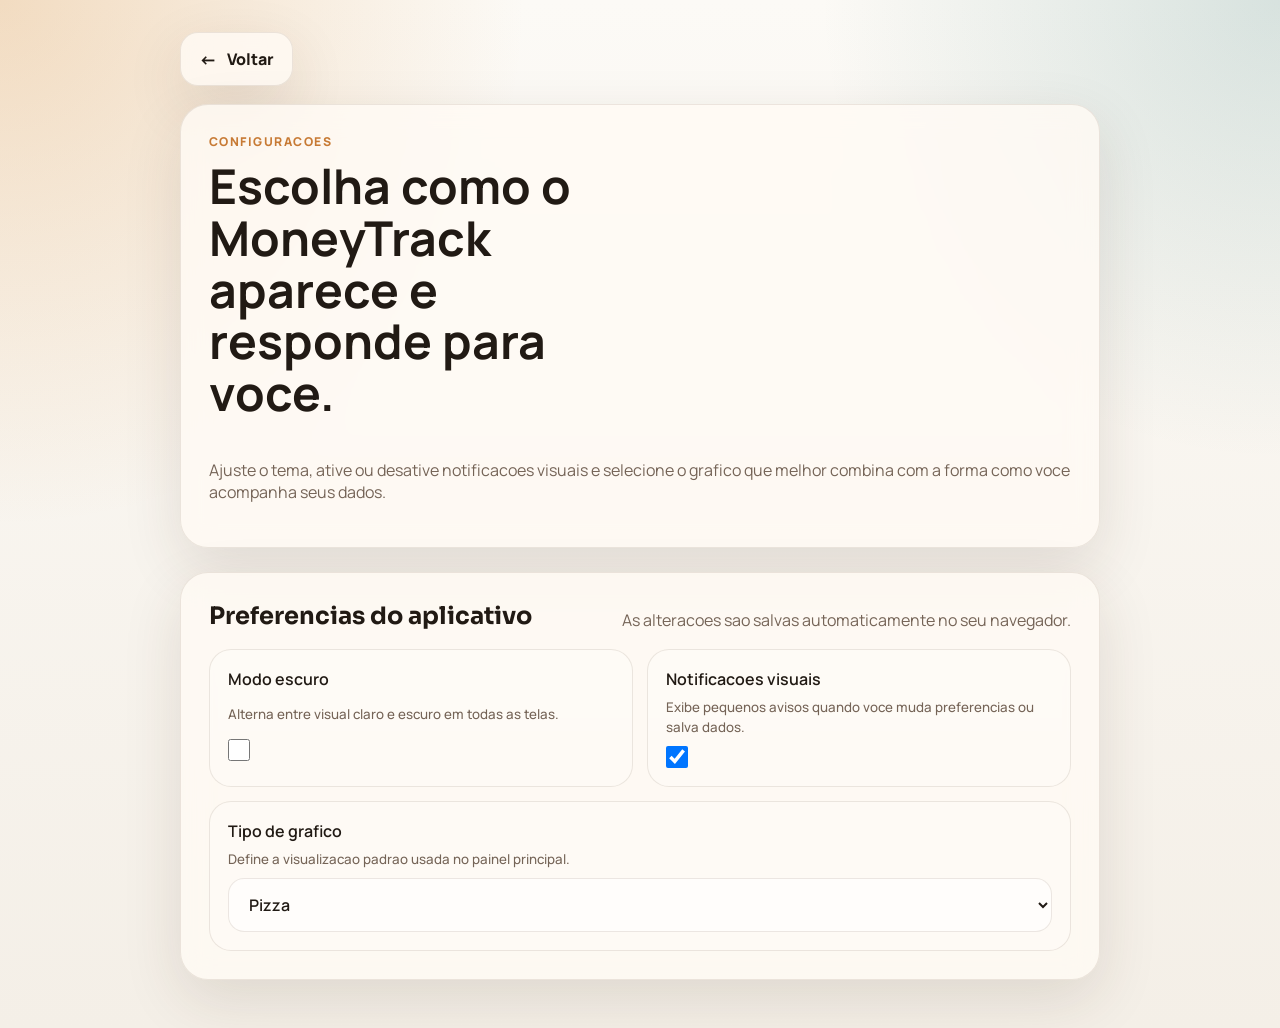
==== settings.html @ 8a28ce40 "App MoneyTrack 1.0" ====
<!DOCTYPE html>
<html lang="pt-BR">
<head>
  <meta charset="UTF-8">
  <meta name="viewport" content="width=device-width, initial-scale=1.0">
  <title>MoneyTrack | Configuracoes</title>
  <link rel="preconnect" href="https://fonts.googleapis.com">
  <link rel="preconnect" href="https://fonts.gstatic.com" crossorigin>
  <link href="https://fonts.googleapis.com/css2?family=Manrope:wght@400;500;700;800&family=Sora:wght@500;600;700&display=swap" rel="stylesheet">
  <link rel="stylesheet" href="style.css">
</head>
<body data-page="settings">
  <div class="app-shell app-shell--settings">
    <div class="topbar topbar--settings">
      <a class="back-button" href="index.html" aria-label="Voltar para o painel">
        <span class="back-button__icon">←</span>
        <span>Voltar</span>
      </a>
    </div>

    <main class="settings-page">
      <section class="panel settings-hero">
        <p class="eyebrow">Configuracoes</p>
        <h1>Escolha como o MoneyTrack aparece e responde para voce.</h1>
        <p class="hero__text">
          Ajuste o tema, ative ou desative notificacoes visuais e selecione o grafico
          que melhor combina com a forma como voce acompanha seus dados.
        </p>
      </section>

      <section class="panel panel--settings-page">
        <div class="panel__header">
          <h2>Preferencias do aplicativo</h2>
          <p>As alteracoes sao salvas automaticamente no seu navegador.</p>
        </div>
        <div class="settings-grid settings-grid--page">
          <label class="setting-card">
            <span>Modo escuro</span>
            <small>Alterna entre visual claro e escuro em todas as telas.</small>
            <input id="themeToggle" type="checkbox">
          </label>
          <label class="setting-card">
            <span>Notificacoes visuais</span>
            <small>Exibe pequenos avisos quando voce muda preferencias ou salva dados.</small>
            <input id="notificationsToggle" type="checkbox">
          </label>
          <label class="setting-card setting-card--select">
            <span>Tipo de grafico</span>
            <small>Define a visualizacao padrao usada no painel principal.</small>
            <select id="chartTypeSelect">
              <option value="pie">Pizza</option>
              <option value="bar">Barras</option>
              <option value="line">Linha</option>
            </select>
          </label>
        </div>
      </section>
    </main>
  </div>

  <div id="toast" class="toast" role="status" aria-live="polite"></div>

  <script src="storage.js"></script>
  <script src="charts.js"></script>
  <script src="script.js"></script>
</body>
</html>
---- style.css ----
:root {
  --bg: #f4efe7;
  --bg-accent: radial-gradient(circle at top left, rgba(219, 150, 71, 0.3), transparent 32%), radial-gradient(circle at top right, rgba(50, 119, 117, 0.18), transparent 28%), linear-gradient(180deg, #fcfaf6 0%, #f4efe7 100%);
  --panel: rgba(255, 251, 245, 0.82);
  --panel-border: rgba(98, 72, 48, 0.12);
  --text: #211a14;
  --muted: #756457;
  --income: #1f8f6a;
  --expense: #c34c44;
  --balance: #284b63;
  --accent: #c77a34;
  --shadow: 0 20px 60px rgba(65, 42, 24, 0.12);
}

body[data-theme="dark"] {
  --bg: #10171c;
  --bg-accent: radial-gradient(circle at top left, rgba(238, 180, 89, 0.2), transparent 26%), radial-gradient(circle at top right, rgba(72, 191, 169, 0.18), transparent 22%), linear-gradient(180deg, #131d24 0%, #0d1419 100%);
  --panel: rgba(22, 31, 38, 0.9);
  --panel-border: rgba(178, 202, 214, 0.12);
  --text: #ecf4f2;
  --muted: #9ab1b9;
  --income: #48c49a;
  --expense: #ff7b72;
  --balance: #77b6d3;
  --accent: #f0b15d;
  --shadow: 0 26px 80px rgba(0, 0, 0, 0.35);
}

* { box-sizing: border-box; }
html { scroll-behavior: smooth; }
body {
  margin: 0;
  min-height: 100vh;
  background: var(--bg-accent);
  color: var(--text);
  font-family: "Manrope", sans-serif;
}
a {
  color: inherit;
  text-decoration: none;
}
button, input, select { font: inherit; }
.app-shell { width: min(1200px, calc(100% - 32px)); margin: 0 auto; padding: 32px 0 48px; }
.app-shell--settings { max-width: 920px; }
.topbar { display: flex; justify-content: flex-end; margin-bottom: 18px; }
.topbar--settings { justify-content: flex-start; }
.menu-button,
.back-button {
  display: inline-flex;
  align-items: center;
  gap: 10px;
  min-height: 54px;
  padding: 0 18px;
  border-radius: 18px;
  background: var(--panel);
  border: 1px solid var(--panel-border);
  box-shadow: var(--shadow);
  backdrop-filter: blur(14px);
  font-weight: 800;
}
.menu-button {
  flex-direction: column;
  width: 58px;
  justify-content: center;
  padding: 0;
}
.menu-button span {
  display: block;
  width: 18px;
  height: 2px;
  border-radius: 999px;
  background: var(--text);
}
.menu-button span + span { margin-top: 3px; }
.back-button__icon { font-size: 1.1rem; }
.hero { display: grid; grid-template-columns: 1.6fr 1fr; gap: 24px; margin-bottom: 24px; }
.hero__copy, .panel, .stat-card { background: var(--panel); backdrop-filter: blur(14px); border: 1px solid var(--panel-border); box-shadow: var(--shadow); }
.hero__copy, .panel { border-radius: 28px; padding: 28px; }
.eyebrow { margin: 0 0 10px; color: var(--accent); font-weight: 800; letter-spacing: 0.12em; text-transform: uppercase; font-size: 0.76rem; }
.hero h1, .panel h2 { margin: 0; font-family: "Sora", sans-serif; }
.hero h1 { font-size: clamp(2rem, 4vw, 3.6rem); line-height: 1.05; max-width: 12ch; }
.hero__text, .panel__header p, .purchase-result p { color: var(--muted); }
.hero__stats { display: grid; gap: 16px; }
.stat-card { border-radius: 24px; padding: 22px; }
.stat-card span { display: block; margin-bottom: 8px; color: var(--muted); }
.stat-card strong { font-size: 1.75rem; font-family: "Sora", sans-serif; }
.stat-card--income strong { color: var(--income); }
.stat-card--expense strong { color: var(--expense); }
.stat-card--balance strong { color: var(--balance); }
.dashboard { display: grid; grid-template-columns: repeat(12, 1fr); gap: 24px; }
.panel--form, .panel--calculator, .panel--settings { grid-column: span 4; }
.panel--history, .panel--charts { grid-column: span 8; }
.settings-page { display: grid; gap: 24px; }
.settings-hero h1 { margin-top: 0; font-size: clamp(2rem, 4vw, 3rem); line-height: 1.08; max-width: 14ch; }
.panel__header { display: flex; justify-content: space-between; gap: 16px; align-items: flex-start; margin-bottom: 18px; }
.panel__header p { margin: 8px 0 0; }
.transaction-form, .purchase-form, .settings-grid { display: grid; gap: 14px; }
.transaction-form label, .purchase-form label, .setting-card { display: grid; gap: 8px; font-weight: 600; }
input, select {
  width: 100%;
  border: 1px solid var(--panel-border);
  border-radius: 16px;
  background: rgba(255, 255, 255, 0.46);
  color: var(--text);
  padding: 14px 16px;
  outline: none;
  transition: border-color 160ms ease, transform 160ms ease, background 160ms ease;
}
body[data-theme="dark"] input, body[data-theme="dark"] select { background: rgba(255, 255, 255, 0.04); }
body[data-theme="dark"] select option {
  background: #162028;
  color: #ecf4f2;
}
input:focus, select:focus { border-color: var(--accent); transform: translateY(-1px); }
.button { border: 0; border-radius: 18px; padding: 14px 18px; font-weight: 800; cursor: pointer; }
.button--primary { background: linear-gradient(135deg, var(--accent), #e5a04e); color: #fffaf4; }
.filters { display: flex; flex-wrap: wrap; gap: 10px; }
.filter-chip { border: 1px solid var(--panel-border); background: transparent; color: var(--muted); padding: 10px 14px; border-radius: 999px; cursor: pointer; }
.filter-chip.is-active { background: var(--text); color: var(--bg); }
.history-list { display: grid; gap: 12px; max-height: 480px; overflow: auto; padding-right: 4px; }
.history-item, .history-empty { border: 1px solid var(--panel-border); border-radius: 22px; padding: 18px; background: rgba(255, 255, 255, 0.3); }
body[data-theme="dark"] .history-item, body[data-theme="dark"] .history-empty { background: rgba(255, 255, 255, 0.02); }
.history-item { display: grid; grid-template-columns: 1fr auto; gap: 10px 16px; }
.history-item__title { margin: 0; font-weight: 800; }
.history-item__meta, .history-item__date { margin: 0; color: var(--muted); }
.history-item__amount { font-family: "Sora", sans-serif; font-weight: 700; align-self: center; }
.history-item__amount--income { color: var(--income); }
.history-item__amount--expense { color: var(--expense); }
.chart-badge { display: inline-flex; align-items: center; padding: 8px 12px; border-radius: 999px; background: rgba(199, 122, 52, 0.12); color: var(--accent); font-weight: 800; }
#financeChart { width: 100%; height: auto; border-radius: 22px; background: rgba(255, 255, 255, 0.25); }
.chart-legend { display: flex; flex-wrap: wrap; gap: 12px; margin-top: 16px; }
.legend-item { display: inline-flex; align-items: center; gap: 8px; color: var(--muted); }
.legend-color { width: 12px; height: 12px; border-radius: 50%; }
.calculator-insight {
  margin-top: 16px;
  padding: 18px;
  border-radius: 22px;
  border: 1px solid var(--panel-border);
  background: rgba(255, 255, 255, 0.24);
}
.calculator-insight span,
.calculator-insight p {
  color: var(--muted);
}
.calculator-insight span {
  display: block;
  margin-bottom: 8px;
  font-size: 0.92rem;
}
.calculator-insight strong {
  display: block;
  font-family: "Sora", sans-serif;
  font-size: 1.5rem;
}
.calculator-insight p {
  margin: 10px 0 0;
}
.calculator-summary {
  margin: 16px 0 0;
  padding: 14px 16px;
  border-radius: 18px;
  border: 1px dashed var(--panel-border);
  background: rgba(255, 255, 255, 0.18);
  color: var(--text);
  font-weight: 600;
  line-height: 1.6;
}
.purchase-result { margin-top: 18px; padding: 20px; border-radius: 24px; border: 1px solid transparent; }
.purchase-result__label { display: block; margin-bottom: 10px; text-transform: uppercase; letter-spacing: 0.1em; font-size: 0.76rem; font-weight: 800; }
.purchase-result strong { display: block; font-size: 1.25rem; margin-bottom: 10px; }
.purchase-result--neutral { background: rgba(67, 104, 127, 0.12); border-color: rgba(67, 104, 127, 0.18); }
.purchase-result--safe { background: rgba(31, 143, 106, 0.14); border-color: rgba(31, 143, 106, 0.25); }
.purchase-result--warning { background: rgba(230, 168, 65, 0.16); border-color: rgba(230, 168, 65, 0.26); }
.purchase-result--danger { background: rgba(195, 76, 68, 0.14); border-color: rgba(195, 76, 68, 0.24); }
.settings-grid { grid-template-columns: repeat(2, minmax(0, 1fr)); }
.setting-card { padding: 18px; border-radius: 22px; border: 1px solid var(--panel-border); background: rgba(255, 255, 255, 0.22); }
.setting-card small { color: var(--muted); font-weight: 500; line-height: 1.5; }
.setting-card input[type="checkbox"] { width: 22px; height: 22px; margin: 0; }
.setting-card--select { grid-column: 1 / -1; }
.toast {
  position: fixed;
  right: 20px;
  bottom: 20px;
  padding: 14px 16px;
  border-radius: 16px;
  color: #fff8f0;
  background: rgba(33, 26, 20, 0.9);
  transform: translateY(24px);
  opacity: 0;
  pointer-events: none;
  transition: opacity 180ms ease, transform 180ms ease;
}
.toast.is-visible { transform: translateY(0); opacity: 1; }
@media (max-width: 980px) {
  .hero, .dashboard { grid-template-columns: 1fr; }
  .panel--form, .panel--calculator, .panel--settings, .panel--history, .panel--charts { grid-column: auto; }
}
@media (max-width: 640px) {
  .app-shell { width: min(100% - 20px, 100%); padding-top: 20px; }
  .hero__copy, .panel { padding: 20px; border-radius: 24px; }
  .panel__header { flex-direction: column; }
  .settings-grid { grid-template-columns: 1fr; }
  .history-item { grid-template-columns: 1fr; }
  .menu-button,
  .back-button { min-height: 50px; }
}
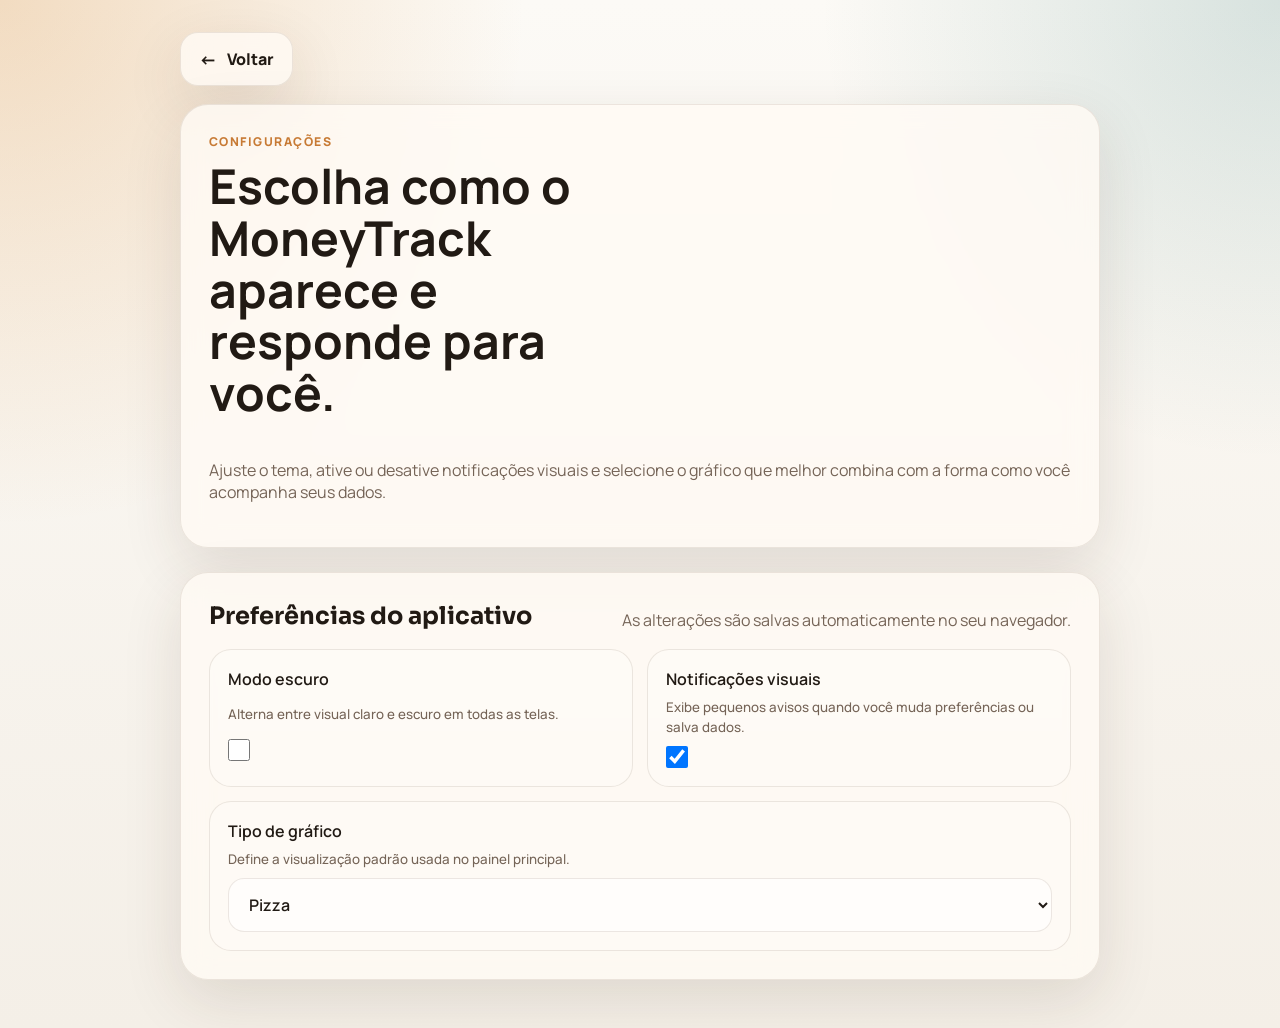
==== commit 03c44a6f: "reajuste de códigos" ====
--- a/settings.html
+++ b/settings.html
@@ -1,67 +1,82 @@
-<!DOCTYPE html>
+﻿<!doctype html>
 <html lang="pt-BR">
-<head>
-  <meta charset="UTF-8">
-  <meta name="viewport" content="width=device-width, initial-scale=1.0">
-  <title>MoneyTrack | Configuracoes</title>
-  <link rel="preconnect" href="https://fonts.googleapis.com">
-  <link rel="preconnect" href="https://fonts.gstatic.com" crossorigin>
-  <link href="https://fonts.googleapis.com/css2?family=Manrope:wght@400;500;700;800&family=Sora:wght@500;600;700&display=swap" rel="stylesheet">
-  <link rel="stylesheet" href="style.css">
-</head>
-<body data-page="settings">
-  <div class="app-shell app-shell--settings">
-    <div class="topbar topbar--settings">
-      <a class="back-button" href="index.html" aria-label="Voltar para o painel">
-        <span class="back-button__icon">←</span>
-        <span>Voltar</span>
-      </a>
+  <head>
+    <meta charset="UTF-8" />
+    <meta name="viewport" content="width=device-width, initial-scale=1.0" />
+    <title>MoneyTrack | Configurações</title>
+    <link rel="preconnect" href="https://fonts.googleapis.com" />
+    <link rel="preconnect" href="https://fonts.gstatic.com" crossorigin />
+    <link
+      href="https://fonts.googleapis.com/css2?family=Manrope:wght@400;500;700;800&family=Sora:wght@500;600;700&display=swap"
+      rel="stylesheet"
+    />
+    <link rel="stylesheet" href="style.css" />
+  </head>
+  <body data-page="settings">
+    <div class="app-shell app-shell--settings">
+      <div class="topbar topbar--settings">
+        <a
+          class="back-button"
+          href="index.html"
+          aria-label="Voltar para o painel"
+        >
+          <span class="back-button__icon">←</span>
+          <span>Voltar</span>
+        </a>
+      </div>
+
+      <main class="settings-page">
+        <section class="panel settings-hero">
+          <p class="eyebrow">Configurações</p>
+          <h1>Escolha como o MoneyTrack aparece e responde para você.</h1>
+          <p class="hero__text">
+            Ajuste o tema, ative ou desative notificações visuais e selecione o
+            gráfico que melhor combina com a forma como você acompanha seus
+            dados.
+          </p>
+        </section>
+
+        <section class="panel panel--settings-page">
+          <div class="panel__header">
+            <h2>Preferências do aplicativo</h2>
+            <p>As alterações são salvas automaticamente no seu navegador.</p>
+          </div>
+          <div class="settings-grid settings-grid--page">
+            <label class="setting-card">
+              <span>Modo escuro</span>
+              <small
+                >Alterna entre visual claro e escuro em todas as telas.</small
+              >
+              <input id="themeToggle" type="checkbox" />
+            </label>
+            <label class="setting-card">
+              <span>Notificações visuais</span>
+              <small
+                >Exibe pequenos avisos quando você muda preferências ou salva
+                dados.</small
+              >
+              <input id="notificationsToggle" type="checkbox" />
+            </label>
+            <label class="setting-card setting-card--select">
+              <span>Tipo de gráfico</span>
+              <small
+                >Define a visualização padrão usada no painel principal.</small
+              >
+              <select id="chartTypeSelect">
+                <option value="pie">Pizza</option>
+                <option value="bar">Barras</option>
+                <option value="line">Linha</option>
+              </select>
+            </label>
+          </div>
+        </section>
+      </main>
     </div>
 
-    <main class="settings-page">
-      <section class="panel settings-hero">
-        <p class="eyebrow">Configuracoes</p>
-        <h1>Escolha como o MoneyTrack aparece e responde para voce.</h1>
-        <p class="hero__text">
-          Ajuste o tema, ative ou desative notificacoes visuais e selecione o grafico
-          que melhor combina com a forma como voce acompanha seus dados.
-        </p>
-      </section>
+    <div id="toast" class="toast" role="status" aria-live="polite"></div>
 
-      <section class="panel panel--settings-page">
-        <div class="panel__header">
-          <h2>Preferencias do aplicativo</h2>
-          <p>As alteracoes sao salvas automaticamente no seu navegador.</p>
-        </div>
-        <div class="settings-grid settings-grid--page">
-          <label class="setting-card">
-            <span>Modo escuro</span>
-            <small>Alterna entre visual claro e escuro em todas as telas.</small>
-            <input id="themeToggle" type="checkbox">
-          </label>
-          <label class="setting-card">
-            <span>Notificacoes visuais</span>
-            <small>Exibe pequenos avisos quando voce muda preferencias ou salva dados.</small>
-            <input id="notificationsToggle" type="checkbox">
-          </label>
-          <label class="setting-card setting-card--select">
-            <span>Tipo de grafico</span>
-            <small>Define a visualizacao padrao usada no painel principal.</small>
-            <select id="chartTypeSelect">
-              <option value="pie">Pizza</option>
-              <option value="bar">Barras</option>
-              <option value="line">Linha</option>
-            </select>
-          </label>
-        </div>
-      </section>
-    </main>
-  </div>
-
-  <div id="toast" class="toast" role="status" aria-live="polite"></div>
-
-  <script src="storage.js"></script>
-  <script src="charts.js"></script>
-  <script src="script.js"></script>
-</body>
+    <script src="storage.js"></script>
+    <script src="charts.js"></script>
+    <script src="script.js"></script>
+  </body>
 </html>
--- a/style.css
+++ b/style.css
@@ -1,6 +1,17 @@
 :root {
   --bg: #f4efe7;
-  --bg-accent: radial-gradient(circle at top left, rgba(219, 150, 71, 0.3), transparent 32%), radial-gradient(circle at top right, rgba(50, 119, 117, 0.18), transparent 28%), linear-gradient(180deg, #fcfaf6 0%, #f4efe7 100%);
+  --bg-accent:
+    radial-gradient(
+      circle at top left,
+      rgba(219, 150, 71, 0.3),
+      transparent 32%
+    ),
+    radial-gradient(
+      circle at top right,
+      rgba(50, 119, 117, 0.18),
+      transparent 28%
+    ),
+    linear-gradient(180deg, #fcfaf6 0%, #f4efe7 100%);
   --panel: rgba(255, 251, 245, 0.82);
   --panel-border: rgba(98, 72, 48, 0.12);
   --text: #211a14;
@@ -14,7 +25,18 @@
 
 body[data-theme="dark"] {
   --bg: #10171c;
-  --bg-accent: radial-gradient(circle at top left, rgba(238, 180, 89, 0.2), transparent 26%), radial-gradient(circle at top right, rgba(72, 191, 169, 0.18), transparent 22%), linear-gradient(180deg, #131d24 0%, #0d1419 100%);
+  --bg-accent:
+    radial-gradient(
+      circle at top left,
+      rgba(238, 180, 89, 0.2),
+      transparent 26%
+    ),
+    radial-gradient(
+      circle at top right,
+      rgba(72, 191, 169, 0.18),
+      transparent 22%
+    ),
+    linear-gradient(180deg, #131d24 0%, #0d1419 100%);
   --panel: rgba(22, 31, 38, 0.9);
   --panel-border: rgba(178, 202, 214, 0.12);
   --text: #ecf4f2;
@@ -26,8 +48,12 @@
   --shadow: 0 26px 80px rgba(0, 0, 0, 0.35);
 }
 
-* { box-sizing: border-box; }
-html { scroll-behavior: smooth; }
+* {
+  box-sizing: border-box;
+}
+html {
+  scroll-behavior: smooth;
+}
 body {
   margin: 0;
   min-height: 100vh;
@@ -39,11 +65,27 @@
   color: inherit;
   text-decoration: none;
 }
-button, input, select { font: inherit; }
-.app-shell { width: min(1200px, calc(100% - 32px)); margin: 0 auto; padding: 32px 0 48px; }
-.app-shell--settings { max-width: 920px; }
-.topbar { display: flex; justify-content: flex-end; margin-bottom: 18px; }
-.topbar--settings { justify-content: flex-start; }
+button,
+input,
+select {
+  font: inherit;
+}
+.app-shell {
+  width: min(1200px, calc(100% - 32px));
+  margin: 0 auto;
+  padding: 32px 0 48px;
+}
+.app-shell--settings {
+  max-width: 920px;
+}
+.topbar {
+  display: flex;
+  justify-content: flex-end;
+  margin-bottom: 18px;
+}
+.topbar--settings {
+  justify-content: flex-start;
+}
 .menu-button,
 .back-button {
   display: inline-flex;
@@ -71,32 +113,129 @@
   border-radius: 999px;
   background: var(--text);
 }
-.menu-button span + span { margin-top: 3px; }
-.back-button__icon { font-size: 1.1rem; }
-.hero { display: grid; grid-template-columns: 1.6fr 1fr; gap: 24px; margin-bottom: 24px; }
-.hero__copy, .panel, .stat-card { background: var(--panel); backdrop-filter: blur(14px); border: 1px solid var(--panel-border); box-shadow: var(--shadow); }
-.hero__copy, .panel { border-radius: 28px; padding: 28px; }
-.eyebrow { margin: 0 0 10px; color: var(--accent); font-weight: 800; letter-spacing: 0.12em; text-transform: uppercase; font-size: 0.76rem; }
-.hero h1, .panel h2 { margin: 0; font-family: "Sora", sans-serif; }
-.hero h1 { font-size: clamp(2rem, 4vw, 3.6rem); line-height: 1.05; max-width: 12ch; }
-.hero__text, .panel__header p, .purchase-result p { color: var(--muted); }
-.hero__stats { display: grid; gap: 16px; }
-.stat-card { border-radius: 24px; padding: 22px; }
-.stat-card span { display: block; margin-bottom: 8px; color: var(--muted); }
-.stat-card strong { font-size: 1.75rem; font-family: "Sora", sans-serif; }
-.stat-card--income strong { color: var(--income); }
-.stat-card--expense strong { color: var(--expense); }
-.stat-card--balance strong { color: var(--balance); }
-.dashboard { display: grid; grid-template-columns: repeat(12, 1fr); gap: 24px; }
-.panel--form, .panel--calculator, .panel--settings { grid-column: span 4; }
-.panel--history, .panel--charts { grid-column: span 8; }
-.settings-page { display: grid; gap: 24px; }
-.settings-hero h1 { margin-top: 0; font-size: clamp(2rem, 4vw, 3rem); line-height: 1.08; max-width: 14ch; }
-.panel__header { display: flex; justify-content: space-between; gap: 16px; align-items: flex-start; margin-bottom: 18px; }
-.panel__header p { margin: 8px 0 0; }
-.transaction-form, .purchase-form, .settings-grid { display: grid; gap: 14px; }
-.transaction-form label, .purchase-form label, .setting-card { display: grid; gap: 8px; font-weight: 600; }
-input, select {
+.menu-button span + span {
+  margin-top: 3px;
+}
+.back-button__icon {
+  font-size: 1.1rem;
+}
+.hero {
+  display: grid;
+  grid-template-columns: 1.6fr 1fr;
+  gap: 24px;
+  margin-bottom: 24px;
+}
+.hero__copy,
+.panel,
+.stat-card {
+  background: var(--panel);
+  backdrop-filter: blur(14px);
+  border: 1px solid var(--panel-border);
+  box-shadow: var(--shadow);
+}
+.hero__copy,
+.panel {
+  border-radius: 28px;
+  padding: 28px;
+}
+.eyebrow {
+  margin: 0 0 10px;
+  color: var(--accent);
+  font-weight: 800;
+  letter-spacing: 0.12em;
+  text-transform: uppercase;
+  font-size: 0.76rem;
+}
+.hero h1,
+.panel h2 {
+  margin: 0;
+  font-family: "Sora", sans-serif;
+}
+.hero h1 {
+  font-size: clamp(2rem, 4vw, 3.6rem);
+  line-height: 1.05;
+  max-width: 12ch;
+}
+.hero__text,
+.panel__header p,
+.purchase-result p {
+  color: var(--muted);
+}
+.hero__stats {
+  display: grid;
+  gap: 16px;
+}
+.stat-card {
+  border-radius: 24px;
+  padding: 22px;
+}
+.stat-card span {
+  display: block;
+  margin-bottom: 8px;
+  color: var(--muted);
+}
+.stat-card strong {
+  font-size: 1.75rem;
+  font-family: "Sora", sans-serif;
+}
+.stat-card--income strong {
+  color: var(--income);
+}
+.stat-card--expense strong {
+  color: var(--expense);
+}
+.stat-card--balance strong {
+  color: var(--balance);
+}
+.dashboard {
+  display: grid;
+  grid-template-columns: repeat(12, 1fr);
+  gap: 24px;
+}
+.panel--form,
+.panel--calculator,
+.panel--settings {
+  grid-column: span 4;
+}
+.panel--history,
+.panel--charts {
+  grid-column: span 8;
+}
+.settings-page {
+  display: grid;
+  gap: 24px;
+}
+.settings-hero h1 {
+  margin-top: 0;
+  font-size: clamp(2rem, 4vw, 3rem);
+  line-height: 1.08;
+  max-width: 14ch;
+}
+.panel__header {
+  display: flex;
+  justify-content: space-between;
+  gap: 16px;
+  align-items: flex-start;
+  margin-bottom: 18px;
+}
+.panel__header p {
+  margin: 8px 0 0;
+}
+.transaction-form,
+.purchase-form,
+.settings-grid {
+  display: grid;
+  gap: 14px;
+}
+.transaction-form label,
+.purchase-form label,
+.setting-card {
+  display: grid;
+  gap: 8px;
+  font-weight: 600;
+}
+input,
+select {
   width: 100%;
   border: 1px solid var(--panel-border);
   border-radius: 16px;
@@ -104,33 +243,127 @@
   color: var(--text);
   padding: 14px 16px;
   outline: none;
-  transition: border-color 160ms ease, transform 160ms ease, background 160ms ease;
-}
-body[data-theme="dark"] input, body[data-theme="dark"] select { background: rgba(255, 255, 255, 0.04); }
+  transition:
+    border-color 160ms ease,
+    transform 160ms ease,
+    background 160ms ease;
+}
+body[data-theme="dark"] input,
+body[data-theme="dark"] select {
+  background: rgba(255, 255, 255, 0.04);
+}
 body[data-theme="dark"] select option {
   background: #162028;
   color: #ecf4f2;
 }
-input:focus, select:focus { border-color: var(--accent); transform: translateY(-1px); }
-.button { border: 0; border-radius: 18px; padding: 14px 18px; font-weight: 800; cursor: pointer; }
-.button--primary { background: linear-gradient(135deg, var(--accent), #e5a04e); color: #fffaf4; }
-.filters { display: flex; flex-wrap: wrap; gap: 10px; }
-.filter-chip { border: 1px solid var(--panel-border); background: transparent; color: var(--muted); padding: 10px 14px; border-radius: 999px; cursor: pointer; }
-.filter-chip.is-active { background: var(--text); color: var(--bg); }
-.history-list { display: grid; gap: 12px; max-height: 480px; overflow: auto; padding-right: 4px; }
-.history-item, .history-empty { border: 1px solid var(--panel-border); border-radius: 22px; padding: 18px; background: rgba(255, 255, 255, 0.3); }
-body[data-theme="dark"] .history-item, body[data-theme="dark"] .history-empty { background: rgba(255, 255, 255, 0.02); }
-.history-item { display: grid; grid-template-columns: 1fr auto; gap: 10px 16px; }
-.history-item__title { margin: 0; font-weight: 800; }
-.history-item__meta, .history-item__date { margin: 0; color: var(--muted); }
-.history-item__amount { font-family: "Sora", sans-serif; font-weight: 700; align-self: center; }
-.history-item__amount--income { color: var(--income); }
-.history-item__amount--expense { color: var(--expense); }
-.chart-badge { display: inline-flex; align-items: center; padding: 8px 12px; border-radius: 999px; background: rgba(199, 122, 52, 0.12); color: var(--accent); font-weight: 800; }
-#financeChart { width: 100%; height: auto; border-radius: 22px; background: rgba(255, 255, 255, 0.25); }
-.chart-legend { display: flex; flex-wrap: wrap; gap: 12px; margin-top: 16px; }
-.legend-item { display: inline-flex; align-items: center; gap: 8px; color: var(--muted); }
-.legend-color { width: 12px; height: 12px; border-radius: 50%; }
+input:focus,
+select:focus {
+  border-color: var(--accent);
+  transform: translateY(-1px);
+}
+.button {
+  border: 0;
+  border-radius: 18px;
+  padding: 14px 18px;
+  font-weight: 800;
+  cursor: pointer;
+}
+.button--primary {
+  background: linear-gradient(135deg, var(--accent), #e5a04e);
+  color: #fffaf4;
+}
+.filters {
+  display: flex;
+  flex-wrap: wrap;
+  gap: 10px;
+}
+.filter-chip {
+  border: 1px solid var(--panel-border);
+  background: transparent;
+  color: var(--muted);
+  padding: 10px 14px;
+  border-radius: 999px;
+  cursor: pointer;
+}
+.filter-chip.is-active {
+  background: var(--text);
+  color: var(--bg);
+}
+.history-list {
+  display: grid;
+  gap: 12px;
+  max-height: 480px;
+  overflow: auto;
+  padding-right: 4px;
+}
+.history-item,
+.history-empty {
+  border: 1px solid var(--panel-border);
+  border-radius: 22px;
+  padding: 18px;
+  background: rgba(255, 255, 255, 0.3);
+}
+body[data-theme="dark"] .history-item,
+body[data-theme="dark"] .history-empty {
+  background: rgba(255, 255, 255, 0.02);
+}
+.history-item {
+  display: grid;
+  grid-template-columns: 1fr auto;
+  gap: 10px 16px;
+}
+.history-item__title {
+  margin: 0;
+  font-weight: 800;
+}
+.history-item__meta,
+.history-item__date {
+  margin: 0;
+  color: var(--muted);
+}
+.history-item__amount {
+  font-family: "Sora", sans-serif;
+  font-weight: 700;
+  align-self: center;
+}
+.history-item__amount--income {
+  color: var(--income);
+}
+.history-item__amount--expense {
+  color: var(--expense);
+}
+.chart-badge {
+  display: inline-flex;
+  align-items: center;
+  padding: 8px 12px;
+  border-radius: 999px;
+  background: rgba(199, 122, 52, 0.12);
+  color: var(--accent);
+  font-weight: 800;
+}
+#financeChart {
+  width: 100%;
+  height: auto;
+  border-radius: 22px;
+  background: rgba(255, 255, 255, 0.25);
+}
+.chart-legend {
+  display: flex;
+  flex-wrap: wrap;
+  gap: 12px;
+  margin-top: 16px;
+}
+.legend-item {
+  display: inline-flex;
+  align-items: center;
+  gap: 8px;
+  color: var(--muted);
+}
+.legend-color {
+  width: 12px;
+  height: 12px;
+  border-radius: 50%;
+}
 .calculator-insight {
   margin-top: 16px;
   padding: 18px;
@@ -165,18 +398,63 @@
   font-weight: 600;
   line-height: 1.6;
 }
-.purchase-result { margin-top: 18px; padding: 20px; border-radius: 24px; border: 1px solid transparent; }
-.purchase-result__label { display: block; margin-bottom: 10px; text-transform: uppercase; letter-spacing: 0.1em; font-size: 0.76rem; font-weight: 800; }
-.purchase-result strong { display: block; font-size: 1.25rem; margin-bottom: 10px; }
-.purchase-result--neutral { background: rgba(67, 104, 127, 0.12); border-color: rgba(67, 104, 127, 0.18); }
-.purchase-result--safe { background: rgba(31, 143, 106, 0.14); border-color: rgba(31, 143, 106, 0.25); }
-.purchase-result--warning { background: rgba(230, 168, 65, 0.16); border-color: rgba(230, 168, 65, 0.26); }
-.purchase-result--danger { background: rgba(195, 76, 68, 0.14); border-color: rgba(195, 76, 68, 0.24); }
-.settings-grid { grid-template-columns: repeat(2, minmax(0, 1fr)); }
-.setting-card { padding: 18px; border-radius: 22px; border: 1px solid var(--panel-border); background: rgba(255, 255, 255, 0.22); }
-.setting-card small { color: var(--muted); font-weight: 500; line-height: 1.5; }
-.setting-card input[type="checkbox"] { width: 22px; height: 22px; margin: 0; }
-.setting-card--select { grid-column: 1 / -1; }
+.purchase-result {
+  margin-top: 18px;
+  padding: 20px;
+  border-radius: 24px;
+  border: 1px solid transparent;
+}
+.purchase-result__label {
+  display: block;
+  margin-bottom: 10px;
+  text-transform: uppercase;
+  letter-spacing: 0.1em;
+  font-size: 0.76rem;
+  font-weight: 800;
+}
+.purchase-result strong {
+  display: block;
+  font-size: 1.25rem;
+  margin-bottom: 10px;
+}
+.purchase-result--neutral {
+  background: rgba(67, 104, 127, 0.12);
+  border-color: rgba(67, 104, 127, 0.18);
+}
+.purchase-result--safe {
+  background: rgba(31, 143, 106, 0.14);
+  border-color: rgba(31, 143, 106, 0.25);
+}
+.purchase-result--warning {
+  background: rgba(230, 168, 65, 0.16);
+  border-color: rgba(230, 168, 65, 0.26);
+}
+.purchase-result--danger {
+  background: rgba(195, 76, 68, 0.14);
+  border-color: rgba(195, 76, 68, 0.24);
+}
+.settings-grid {
+  grid-template-columns: repeat(2, minmax(0, 1fr));
+}
+.setting-card {
+  padding: 18px;
+  border-radius: 22px;
+  border: 1px solid var(--panel-border);
+  background: rgba(255, 255, 255, 0.22);
+}
+.setting-card small {
+  color: var(--muted);
+  font-weight: 500;
+  line-height: 1.5;
+}
+.setting-card input[type="checkbox"] {
+  width: 22px;
+  height: 22px;
+  margin: 0;
+}
+.setting-card--select {
+  grid-column: 1 / -1;
+}
 .toast {
   position: fixed;
   right: 20px;
@@ -188,19 +466,48 @@
   transform: translateY(24px);
   opacity: 0;
   pointer-events: none;
-  transition: opacity 180ms ease, transform 180ms ease;
-}
-.toast.is-visible { transform: translateY(0); opacity: 1; }
+  transition:
+    opacity 180ms ease,
+    transform 180ms ease;
+}
+.toast.is-visible {
+  transform: translateY(0);
+  opacity: 1;
+}
 @media (max-width: 980px) {
-  .hero, .dashboard { grid-template-columns: 1fr; }
-  .panel--form, .panel--calculator, .panel--settings, .panel--history, .panel--charts { grid-column: auto; }
+  .hero,
+  .dashboard {
+    grid-template-columns: 1fr;
+  }
+  .panel--form,
+  .panel--calculator,
+  .panel--settings,
+  .panel--history,
+  .panel--charts {
+    grid-column: auto;
+  }
 }
 @media (max-width: 640px) {
-  .app-shell { width: min(100% - 20px, 100%); padding-top: 20px; }
-  .hero__copy, .panel { padding: 20px; border-radius: 24px; }
-  .panel__header { flex-direction: column; }
-  .settings-grid { grid-template-columns: 1fr; }
-  .history-item { grid-template-columns: 1fr; }
+  .app-shell {
+    width: min(100% - 20px, 100%);
+    padding-top: 20px;
+  }
+  .hero__copy,
+  .panel {
+    padding: 20px;
+    border-radius: 24px;
+  }
+  .panel__header {
+    flex-direction: column;
+  }
+  .settings-grid {
+    grid-template-columns: 1fr;
+  }
+  .history-item {
+    grid-template-columns: 1fr;
+  }
   .menu-button,
-  .back-button { min-height: 50px; }
-}
+  .back-button {
+    min-height: 50px;
+  }
+}
